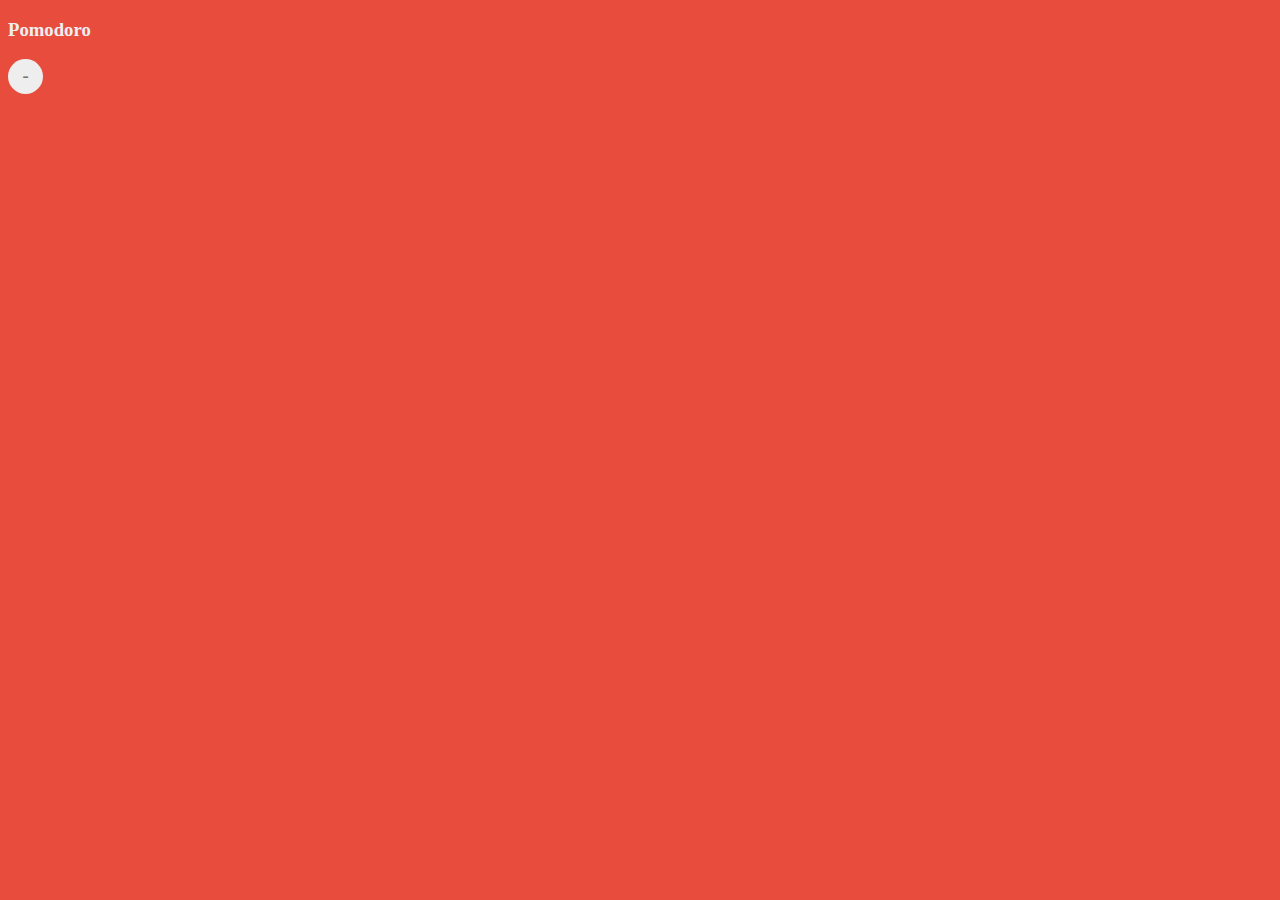
==== Frontend-projects/pomodoro/index.html @ 52c56918 "Started pomodoro app" ====
<!DOCTYPE html>
<html>
  <head>
    <meta charset="utf-8">
    <title>Pomodoro</title>
    <link rel="stylesheet" href="style/main.css" media="screen" title="no title" charset="utf-8">
  </head>
  <body>
    <div class="row">
      <div class="col-md-4 col-md-offset-4">
        <h3>Pomodoro</h3>
        <div class="row">
          <button class="p-btn">-</button>
        </div>
      </div>
    </div>
  </body>
</html>
---- Frontend-projects/pomodoro/style/main.css ----
body {
  background-color: #E74C3C;
  color: #eee;
}

.p-btn {
  width: 35px;
  height: 35px;
  line-height: 1px;
  border-radius: 50%;
  border: 0px;
  background-color: #eee;
  color: #777;
  text-align: center;
  font-size: 20px;
}
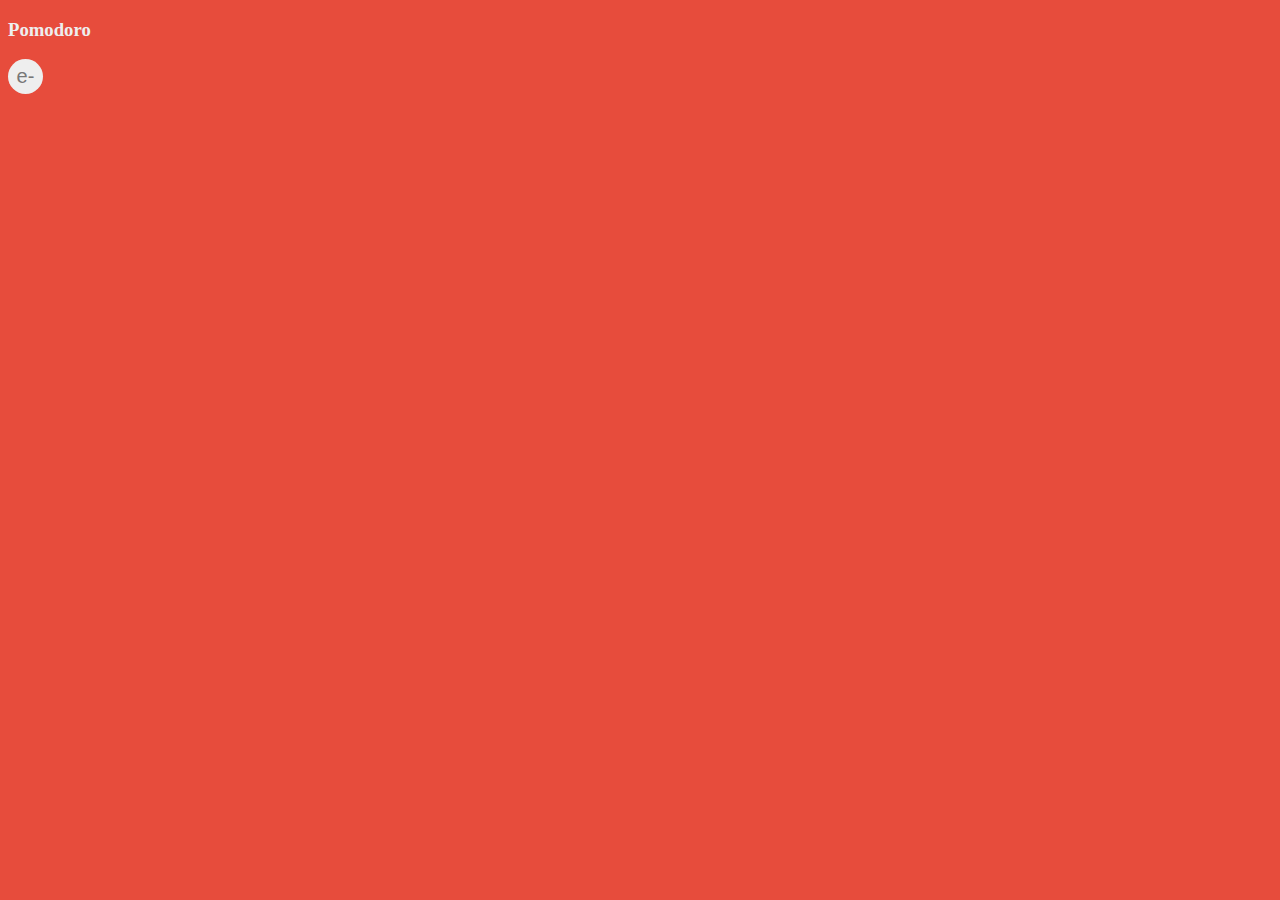
==== commit 79763aa6: "modified index" ====
--- a/Frontend-projects/pomodoro/index.html
+++ b/Frontend-projects/pomodoro/index.html
@@ -10,7 +10,7 @@
       <div class="col-md-4 col-md-offset-4">
         <h3>Pomodoro</h3>
         <div class="row">
-          <button class="p-btn">-</button>
+          <button class="p-btn">e-</button>
         </div>
       </div>
     </div>
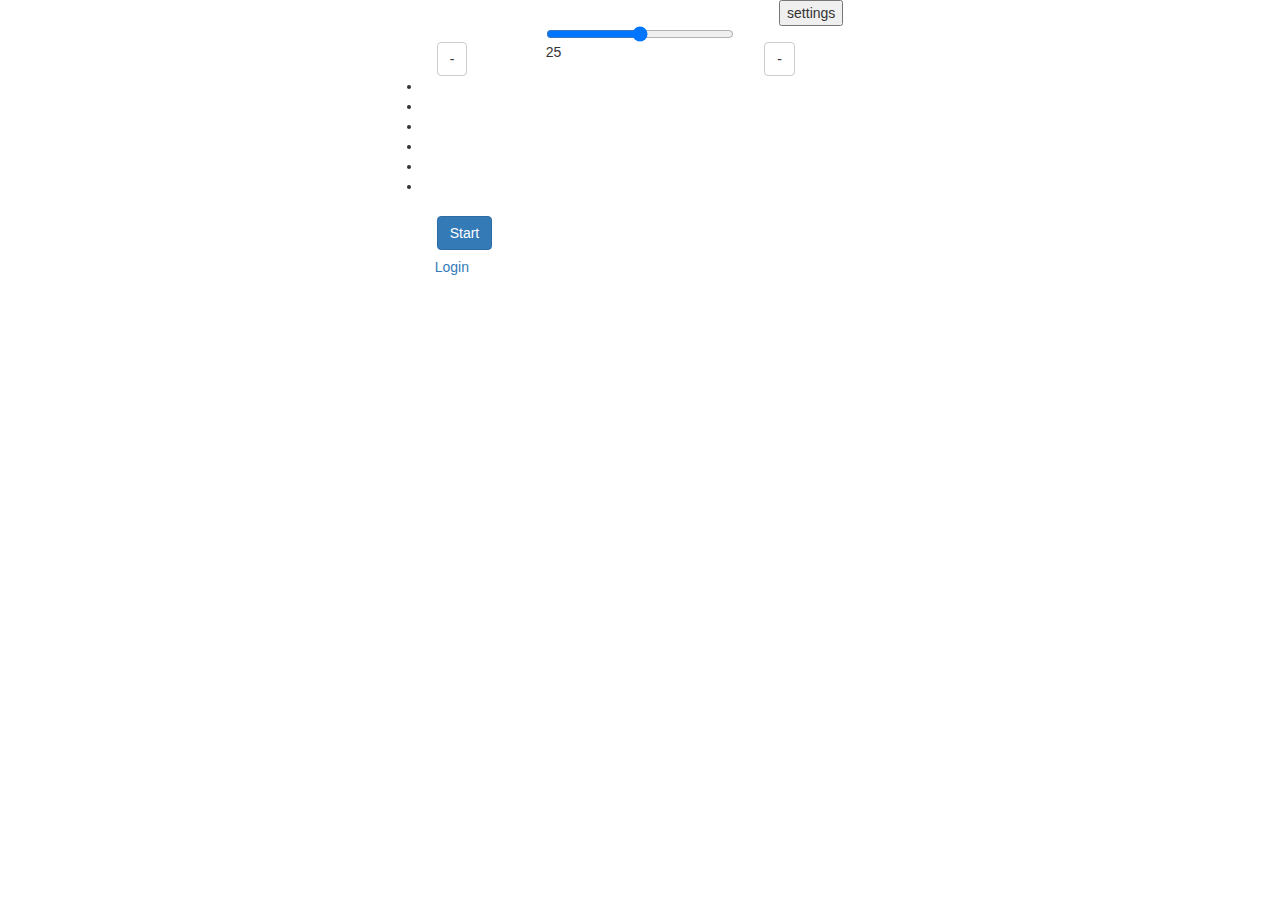
==== commit 51571cd6: "Done the html construct for the main page" ====
--- a/Frontend-projects/pomodoro/index.html
+++ b/Frontend-projects/pomodoro/index.html
@@ -1,18 +1,54 @@
 <!DOCTYPE html>
 <html>
-  <head>
+<head>
     <meta charset="utf-8">
     <title>Pomodoro</title>
     <link rel="stylesheet" href="style/main.css" media="screen" title="no title" charset="utf-8">
-  </head>
-  <body>
-    <div class="row">
-      <div class="col-md-4 col-md-offset-4">
-        <h3>Pomodoro</h3>
+    <!-- Latest compiled and minified CSS -->
+    <link rel="stylesheet" href="https://maxcdn.bootstrapcdn.com/bootstrap/3.3.7/css/bootstrap.min.css"
+          integrity="sha384-BVYiiSIFeK1dGmJRAkycuHAHRg32OmUcww7on3RYdg4Va+PmSTsz/K68vbdEjh4u" crossorigin="anonymous">
+</head>
+<body>
+<div class="row">
+    <div class="col-md-4 col-md-offset-4">
         <div class="row">
-          <button class="p-btn">e-</button>
+            <div class="col-md-12">
+                <button class="p-btn pull-right">settings</button>
+            </div>
         </div>
-      </div>
+        <div class="row">
+            <div class="col-md-6 col-md-offset-3">
+                <input type="range" min="-10" max="10">
+            </div>
+        </div>
+        <div class="row">
+            <div class="col-md-3">
+                <button class="btn btn-default">-</button>
+            </div>
+            <div class="col-md-6">
+                <span>25</span>
+            </div>
+            <div class="col-md-3">
+                <button class="btn btn-default">-</button>
+            </div>
+        </div>
+        <div class="row">
+            <ul class="list-group">
+                <li class="list-group-element"></li>
+                <li class="list-group-element"></li>
+                <li class="list-group-element"></li>
+                <li class="list-group-element"></li>
+                <li class="list-group-element"></li>
+                <li class="list-group-element"></li>
+            </ul>
+        </div>
+        <div class="row">
+            <div class="col-md-12">
+                <button class="btn btn-primary">Start</button>
+            </div>
+            <a href="#" class="btn btn-link">Login</a>
+        </div>
     </div>
-  </body>
+</div>
+</body>
 </html>
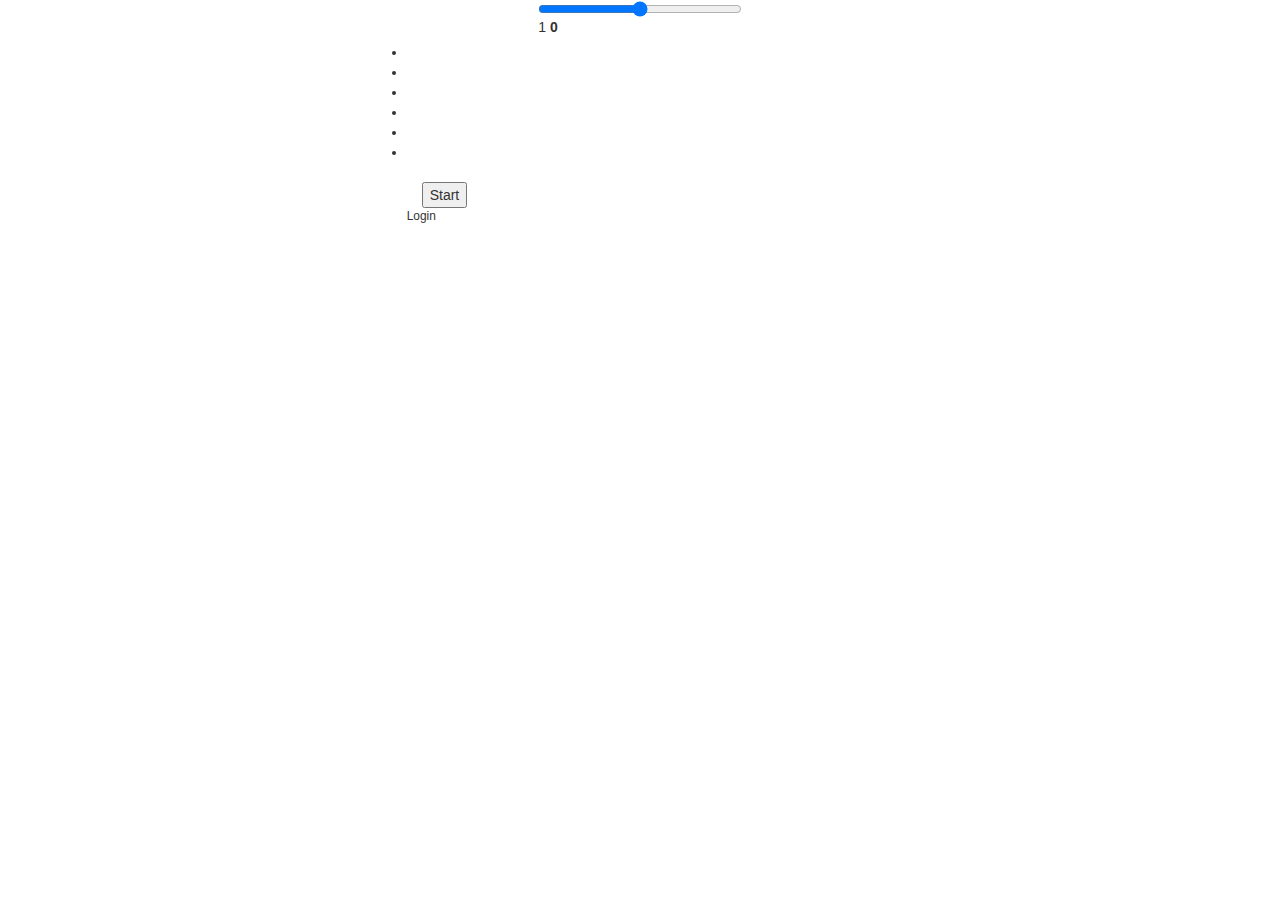
==== commit c8eb2dcc: "Added jquery and worked on some javascript functionality in the app for rendering the frontend and c" ====
--- a/Frontend-projects/pomodoro/index.html
+++ b/Frontend-projects/pomodoro/index.html
@@ -1,54 +1,60 @@
 <!DOCTYPE html>
 <html>
-<head>
-    <meta charset="utf-8">
-    <title>Pomodoro</title>
-    <link rel="stylesheet" href="style/main.css" media="screen" title="no title" charset="utf-8">
-    <!-- Latest compiled and minified CSS -->
-    <link rel="stylesheet" href="https://maxcdn.bootstrapcdn.com/bootstrap/3.3.7/css/bootstrap.min.css"
-          integrity="sha384-BVYiiSIFeK1dGmJRAkycuHAHRg32OmUcww7on3RYdg4Va+PmSTsz/K68vbdEjh4u" crossorigin="anonymous">
-</head>
-<body>
-<div class="row">
-    <div class="col-md-4 col-md-offset-4">
-        <div class="row">
-            <div class="col-md-12">
-                <button class="p-btn pull-right">settings</button>
+    <head>
+        <meta charset="utf-8">
+        <title>Pomodoro</title>
+        <link rel="stylesheet" href="style/main.css" media="screen" title="no title" charset="utf-8">
+        <link rel="stylesheet" href="http://code.ionicframework.com/ionicons/2.0.1/css/ionicons.min.css" media="screen" title="no title" charset="utf-8">
+        <!-- Latest compiled and minified CSS -->
+        <link rel="stylesheet" href="https://maxcdn.bootstrapcdn.com/bootstrap/3.3.7/css/bootstrap.min.css"
+            integrity="sha384-BVYiiSIFeK1dGmJRAkycuHAHRg32OmUcww7on3RYdg4Va+PmSTsz/K68vbdEjh4u" crossorigin="anonymous">
+        </head>
+        <body>
+            <div class="row pomodoro">
+                <div class="col-md-4 col-md-offset-4">
+                    <div class="row">
+                        <div class="col-md-12">
+                            <div class="button settings-btn pull-right"><i class="ion-ios-settings"></i></button>
+                            </div>
+                        </div>
+                        <div class="row">
+                            <div class="col-md-6 col-md-offset-3">
+                                <input type="range" min="-10" max="10">
+                            </div>
+                        </div>
+                        <div class="row body-container primary-color">
+                            <div class="col-md-3">
+                                <div class="button primary-button decrease">
+                                    <i class="ion-ios-minus-outline"></i>
+                                </div>
+                            </div>
+                            <div class="col-md-6">
+                                <span class="minutes"></span>
+                                <label class="seconds"></label>
+                            </div>
+                            <div class="col-md-3">
+                                <div class="button primary-button increase">
+                                    <i class="ion-ios-plus-outline"></i>
+                                </div>
+                            </div>
+                        </div>
+                        <div class="row">
+                            <ul class="list-group primary-color" id="sessions">
+                                <li class="ion-ios-minus session-btn" data-value="decrease"></li>
+                                <div class="dots">
+                                </div>
+                                <li class="ion-ios-plus session-btn" data-value="increase"></li>
+                            </ul>
+                        </div>
+                        <div class="row">
+                            <div class="col-md-12">
+                                <button class="start-button">Start</button>
+                            </div>
+                        <div class="faded-button small">Login</a>
+                    </div>
+                </div>
             </div>
-        </div>
-        <div class="row">
-            <div class="col-md-6 col-md-offset-3">
-                <input type="range" min="-10" max="10">
-            </div>
-        </div>
-        <div class="row">
-            <div class="col-md-3">
-                <button class="btn btn-default">-</button>
-            </div>
-            <div class="col-md-6">
-                <span>25</span>
-            </div>
-            <div class="col-md-3">
-                <button class="btn btn-default">-</button>
-            </div>
-        </div>
-        <div class="row">
-            <ul class="list-group">
-                <li class="list-group-element"></li>
-                <li class="list-group-element"></li>
-                <li class="list-group-element"></li>
-                <li class="list-group-element"></li>
-                <li class="list-group-element"></li>
-                <li class="list-group-element"></li>
-            </ul>
-        </div>
-        <div class="row">
-            <div class="col-md-12">
-                <button class="btn btn-primary">Start</button>
-            </div>
-            <a href="#" class="btn btn-link">Login</a>
-        </div>
-    </div>
-</div>
-</body>
-</html>
+        </body>
+        <script type="text/javascript" src="./js/jquery-3.1.0.min.js"></script>
+        <script type="text/javascript" src="./js/main.js"></script>
+    </html>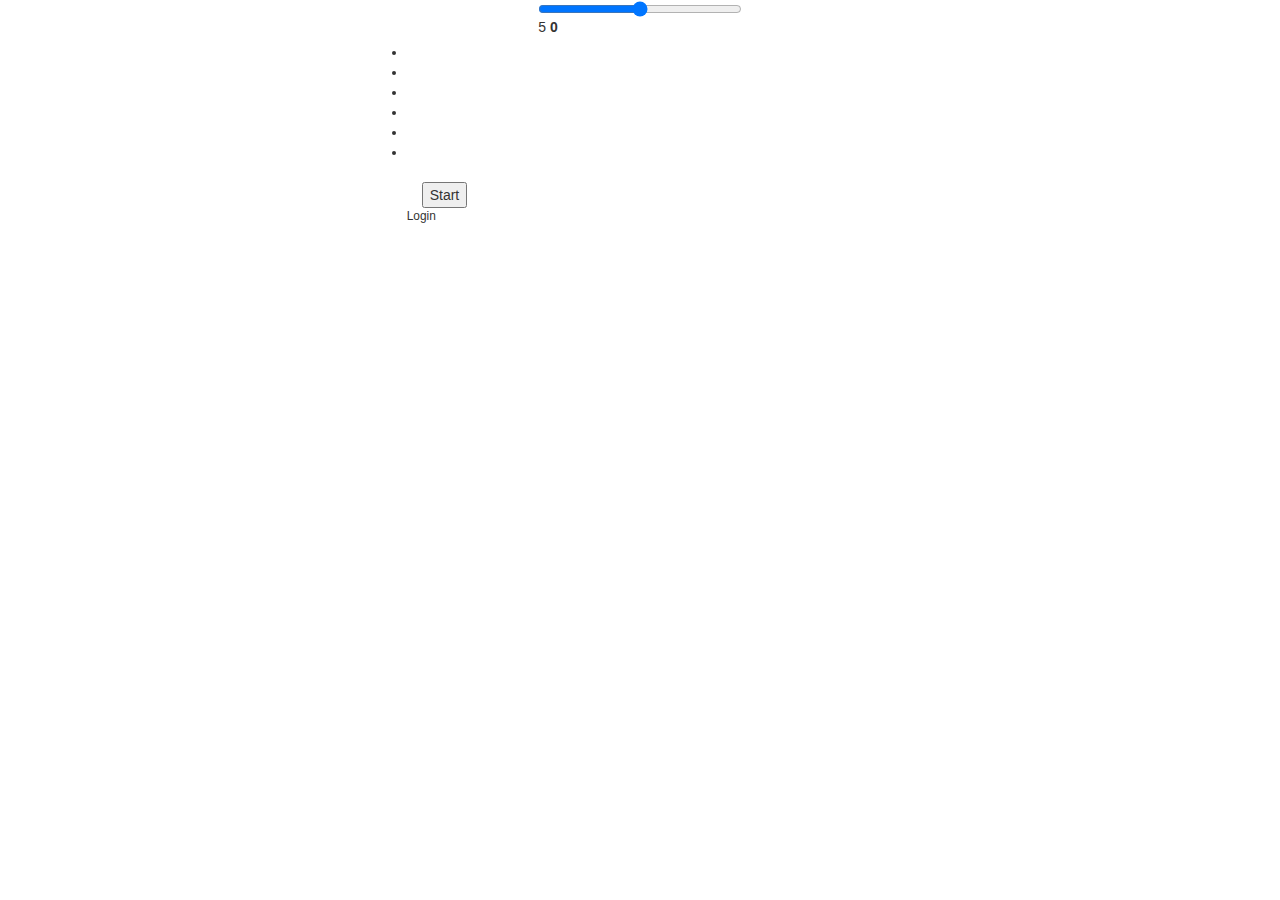
==== commit 1de53735: "Added the functionality for starting the counter and adding the minutes" ====
--- a/Frontend-projects/pomodoro/index.html
+++ b/Frontend-projects/pomodoro/index.html
@@ -48,7 +48,7 @@
                         </div>
                         <div class="row">
                             <div class="col-md-12">
-                                <button class="start-button">Start</button>
+                                <button class="start-button" onclick="start();">Start</button>
                             </div>
                         <div class="faded-button small">Login</a>
                     </div>
@@ -56,5 +56,6 @@
             </div>
         </body>
         <script type="text/javascript" src="./js/jquery-3.1.0.min.js"></script>
+        <script type="text/javascript" src="./js/moment.min.js"></script>
         <script type="text/javascript" src="./js/main.js"></script>
     </html>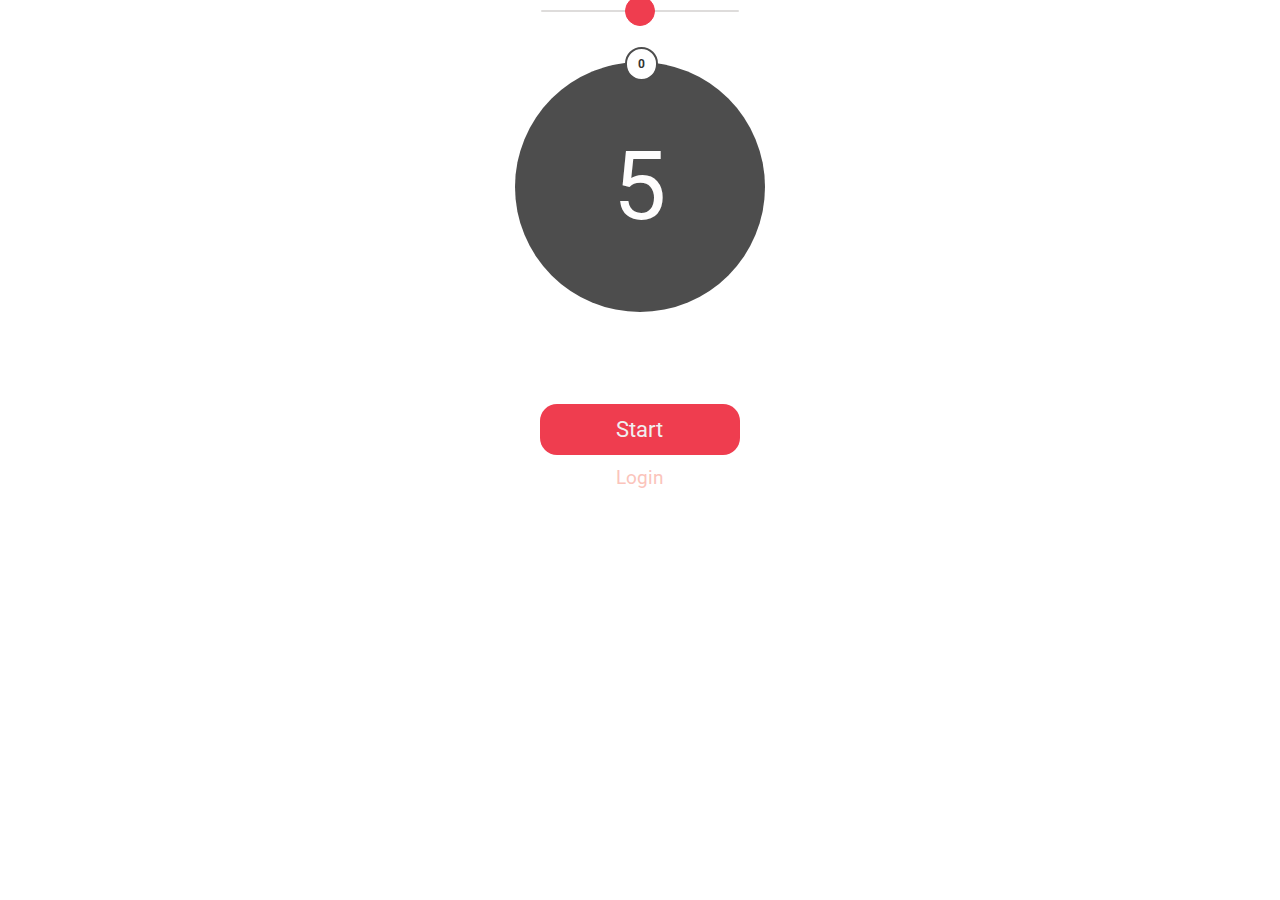
==== commit 93868111: "Added the seconds and some animation in the view for the seconds," ====
--- a/Frontend-projects/pomodoro/index.html
+++ b/Frontend-projects/pomodoro/index.html
@@ -1,61 +1,67 @@
 <!DOCTYPE html>
 <html>
-    <head>
-        <meta charset="utf-8">
-        <title>Pomodoro</title>
-        <link rel="stylesheet" href="style/main.css" media="screen" title="no title" charset="utf-8">
-        <link rel="stylesheet" href="http://code.ionicframework.com/ionicons/2.0.1/css/ionicons.min.css" media="screen" title="no title" charset="utf-8">
-        <!-- Latest compiled and minified CSS -->
-        <link rel="stylesheet" href="https://maxcdn.bootstrapcdn.com/bootstrap/3.3.7/css/bootstrap.min.css"
-            integrity="sha384-BVYiiSIFeK1dGmJRAkycuHAHRg32OmUcww7on3RYdg4Va+PmSTsz/K68vbdEjh4u" crossorigin="anonymous">
-        </head>
-        <body>
-            <div class="row pomodoro">
-                <div class="col-md-4 col-md-offset-4">
-                    <div class="row">
-                        <div class="col-md-12">
-                            <div class="button settings-btn pull-right"><i class="ion-ios-settings"></i></button>
-                            </div>
-                        </div>
-                        <div class="row">
-                            <div class="col-md-6 col-md-offset-3">
-                                <input type="range" min="-10" max="10">
-                            </div>
-                        </div>
-                        <div class="row body-container primary-color">
-                            <div class="col-md-3">
-                                <div class="button primary-button decrease">
-                                    <i class="ion-ios-minus-outline"></i>
-                                </div>
-                            </div>
-                            <div class="col-md-6">
-                                <span class="minutes"></span>
-                                <label class="seconds"></label>
-                            </div>
-                            <div class="col-md-3">
-                                <div class="button primary-button increase">
-                                    <i class="ion-ios-plus-outline"></i>
-                                </div>
-                            </div>
-                        </div>
-                        <div class="row">
-                            <ul class="list-group primary-color" id="sessions">
-                                <li class="ion-ios-minus session-btn" data-value="decrease"></li>
-                                <div class="dots">
-                                </div>
-                                <li class="ion-ios-plus session-btn" data-value="increase"></li>
-                            </ul>
-                        </div>
-                        <div class="row">
-                            <div class="col-md-12">
-                                <button class="start-button" onclick="start();">Start</button>
-                            </div>
-                        <div class="faded-button small">Login</a>
+<head>
+    <meta charset="utf-8">
+    <link type="image/x-icon" rel="icon"
+          href="[data-uri]">
+    <title>Pomodoro</title>
+    <link rel="stylesheet" href="style/main.css" media="screen" title="no title" charset="utf-8">
+    <link rel="stylesheet" href="http://code.ionicframework.com/ionicons/2.0.1/css/ionicons.min.css" media="screen"
+          title="no title" charset="utf-8">
+    <!-- Latest compiled and minified CSS -->
+    <link rel="stylesheet" href="https://maxcdn.bootstrapcdn.com/bootstrap/3.3.7/css/bootstrap.min.css"
+          integrity="sha384-BVYiiSIFeK1dGmJRAkycuHAHRg32OmUcww7on3RYdg4Va+PmSTsz/K68vbdEjh4u" crossorigin="anonymous">
+</head>
+<body>
+<div class="row pomodoro">
+    <div class="col-md-4 col-md-offset-4">
+        <div class="row">
+            <div class="col-md-12">
+                <div class="button settings-btn pull-right"><i class="ion-ios-settings"></i></button>
+                </div>
+            </div>
+            <div class="row">
+                <div class="col-md-6 col-md-offset-3">
+                    <input type="range" id="ranger" min="-20" max="20">
+                </div>
+            </div>
+            <div class="row body-container primary-color">
+                <div class="col-md-2 col-sm-2 col-xm-1">
+                    <div class="button primary-button decrease">
+                        <i class="ion-ios-minus-outline"></i>
+                    </div>
+                </div>
+                <div class="col-md-8 col-sm-8 col-xm-10">
+                    <div class="circle">
+                        <span class="minutes"></span>
+                        <label class="seconds"></label>
+                    </div>
+                </div>
+                <div class="col-md-2 col-sm-2 col-xm-1">
+                    <div class="button primary-button increase">
+                        <i class="ion-ios-plus-outline"></i>
                     </div>
                 </div>
             </div>
-        </body>
-        <script type="text/javascript" src="./js/jquery-3.1.0.min.js"></script>
-        <script type="text/javascript" src="./js/moment.min.js"></script>
-        <script type="text/javascript" src="./js/main.js"></script>
-    </html>+            <div class="row">
+                <ul class="list-group primary-color" id="sessions">
+                    <li class="ion-ios-minus session-btn" data-value="decrease"></li>
+                    <div class="dots">
+                    </div>
+                    <li class="ion-ios-plus session-btn" data-value="increase"></li>
+                </ul>
+            </div>
+            <div class="row">
+                <div class="col-md-12">
+                    <button class="start-button" onclick="start();">Start</button>
+                </div>
+                <div class="faded-button small">Login</a>
+                </div>
+            </div>
+        </div>
+</body>
+<script type="text/javascript" src="./js/jquery-3.1.0.min.js"></script>
+<script type="text/javascript" src="./js/moment.min.js"></script>
+<script type="text/javascript" src="./js/tinucon.js"></script>
+<script type="text/javascript" src="./js/main.js"></script>
+</html>--- a/Frontend-projects/pomodoro/style/main.css
+++ b/Frontend-projects/pomodoro/style/main.css
@@ -0,0 +1,245 @@
+@import 'https://fonts.googleapis.com/css?family=Roboto';
+
+.body-container {
+    padding: 50px 0;
+    margin: 0;
+    line-height: 4;
+}
+
+.dots {
+    display: inline-block;
+}
+
+.pomodoro {
+    text-align: center;
+    font-size: 22px;
+    font-family: 'Roboto', sans-serif;
+    margin: 0 !important;
+}
+
+.primary-color {
+    color: #EF3D4F;
+}
+
+.secondary-color {
+    color: #F6B103;
+}
+
+.session-dot {
+}
+
+.primary-button {
+    font-size: 34px;
+    color: #EF3D4F;
+}
+
+.faded-button {
+    color: #FBC4BB;
+}
+
+.session-btn {
+    font-size: 28px;
+    color: #EF3D4F;
+    cursor: pointer;
+}
+
+
+.settings-btn {
+    font-size: 28px;
+    color: #FBC4BB;
+    padding: 5px 10px;
+}
+
+.small {
+    font-size: 14px;
+}
+
+.pomodoro ul {
+    list-style: none;
+    margin: 0;
+    padding: 0;
+}
+
+.pomodoro ul li {
+    display: inline-block;
+    margin: 5px;
+}
+
+.circle {
+    width: 250px;
+    height: 250px;
+    background: #4d4d4d;
+    border-radius: 50%;
+    position: relative;
+    margin: 0 auto;
+}
+
+.minutes {
+    font-size: 95px;
+    line-height: 250px;
+    text-align: center;
+    width: 100%;
+    height: 100%;
+    color: #FEFDFD;
+}
+
+.seconds {
+    position: absolute;
+    top: 0;
+    left: 75px;
+    font-size: 12px;
+    font-weight: bold;
+    line-height: 2.5;
+    background-color: #fff;
+    color: #333;
+    border-radius: 50%;
+    width: 13.3%;
+    height: 13.3%;
+    text-align: center;
+    border: 2px solid #4d4d4d;
+}
+
+.start-button {
+    width: 200px;
+    height: auto;
+    border-radius: 17px;
+    padding: 10px;
+    margin: 10px 0;
+    background-color: #EF3D4F;
+    color: #efefef;
+    border: 0;
+}
+
+.button:hover {
+    cursor: pointer;
+    background-color: #ef3d4f;
+    color: #fff;
+}
+
+
+
+/*ranger style */
+input[type=range] {
+    -webkit-appearance: none; /* Hides the slider so that custom slider can be made */
+    width: 100%; /* Specific width is required for Firefox. */
+    background: transparent; /* Otherwise white in Chrome */
+}
+
+input[type=range]::-webkit-slider-thumb {
+    -webkit-appearance: none;
+}
+
+input[type=range]:focus {
+    outline: none; /* Removes the blue border. You should probably do some kind of focus styling for accessibility reasons though. */
+}
+
+input[type=range]::-ms-track {
+    width: 100%;
+    cursor: pointer;
+
+    /* Hides the slider so custom styles can be added */
+    background: transparent;
+    border-color: transparent;
+    color: transparent;
+}
+
+/*/ styling the thumb /*/
+/* Special styling for WebKit/Blink */
+input[type=range]::-webkit-slider-thumb {
+    -webkit-appearance: none;
+    border: 1px solid #EF3D4F;
+    height: 30px;
+    width: 30px;
+    border-radius: 50%;
+    background: #EF3D4F;
+    cursor: pointer;
+    margin-top: -14px; /* You need to specify a margin in Chrome, but in Firefox and IE it is automatic */
+}
+
+/* All the same stuff for Firefox */
+input[type=range]::-moz-range-thumb {
+    border: 1px solid #EF3D4F;
+    height: 30px;
+    width: 30px;
+    border-radius: 50%;
+    background: #EF3D4F;
+    cursor: pointer;
+    margin-top: -14px;
+}
+
+/* All the same stuff for IE */
+input[type=range]::-ms-thumb {
+    border: 1px solid #EF3D4F;
+    height: 30px;
+    width: 30px;
+    border-radius: 50%;
+    background: #EF3D4F;
+    cursor: pointer;
+    margin-top: -14px;
+}
+
+/* style of the line */
+input[type=range]::-webkit-slider-runnable-track {
+    width: 100%;
+    height: 2.4px;
+    cursor: pointer;
+    box-shadow: none;
+    background: #DEDCDB;
+    border-radius: 1.3px;
+    border: none;
+}
+
+input[type=range]:focus::-webkit-slider-runnable-track {
+    background: #DEDCDB;
+}
+
+input[type=range]::-moz-range-track {
+    width: 100%;
+    height: 2.4px;
+    cursor: pointer;
+    box-shadow: none;
+    background: #DEDCDB;
+    border-radius: 1.3px;
+    border: none;
+}
+
+input[type=range]::-ms-track {
+    width: 100%;
+    height: 2.4px;
+    cursor: pointer;
+    box-shadow: none;
+    background: #DEDCDB;
+    border-radius: 1.3px;
+    border: none;
+    border-color: transparent;
+    border-width: 16px 0;
+    color: transparent;
+}
+
+input[type=range]::-ms-fill-lower {
+    width: 100%;
+    height: 2.4px;
+    cursor: pointer;
+    box-shadow: none;
+    background: #DEDCDB;
+    border-radius: 1.3px;
+    border: none;
+}
+
+input[type=range]:focus::-ms-fill-lower {
+    background: #DEDCDB;
+}
+
+input[type=range]::-ms-fill-upper {
+    width: 100%;
+    height: 2.4px;
+    cursor: pointer;
+    box-shadow: none;
+    background: #DEDCDB;
+    border-radius: 1.3px;
+    border: none;
+}
+
+input[type=range]:focus::-ms-fill-upper {
+    background: #DEDCDB;
+}